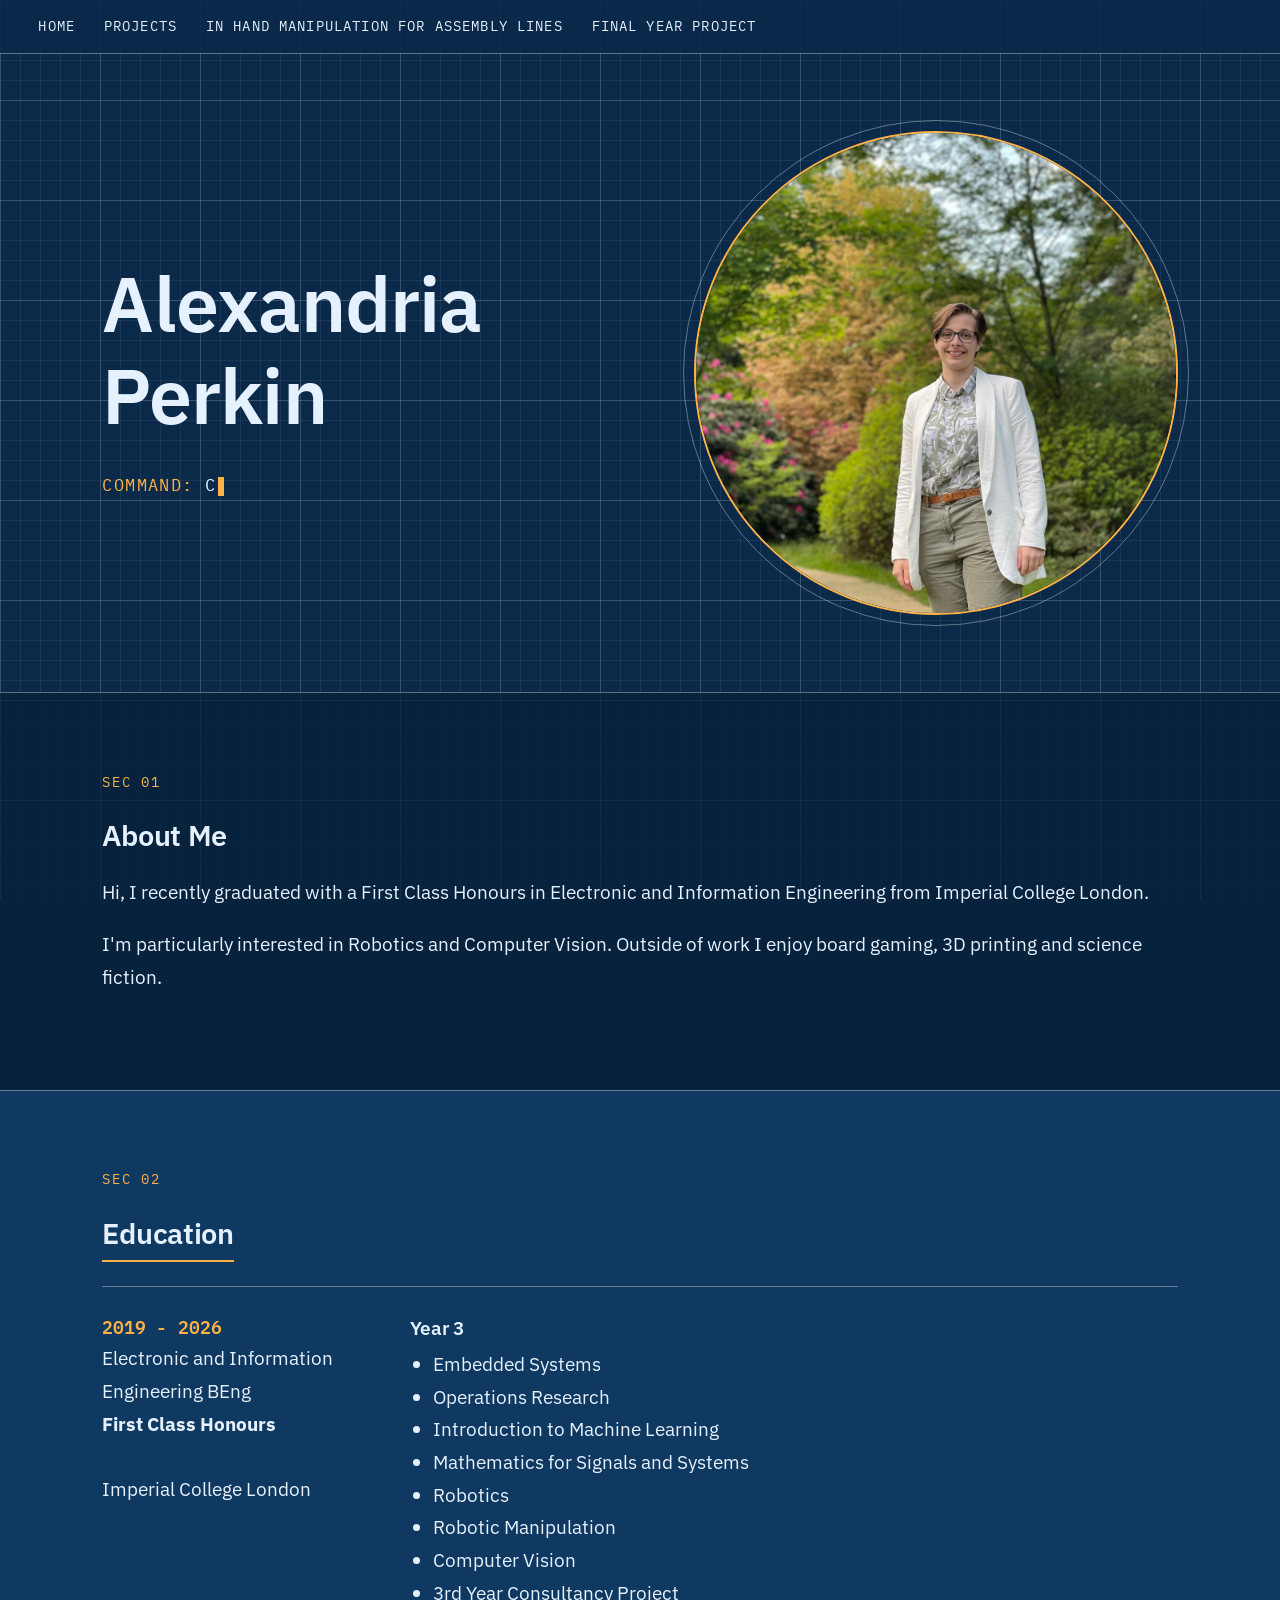
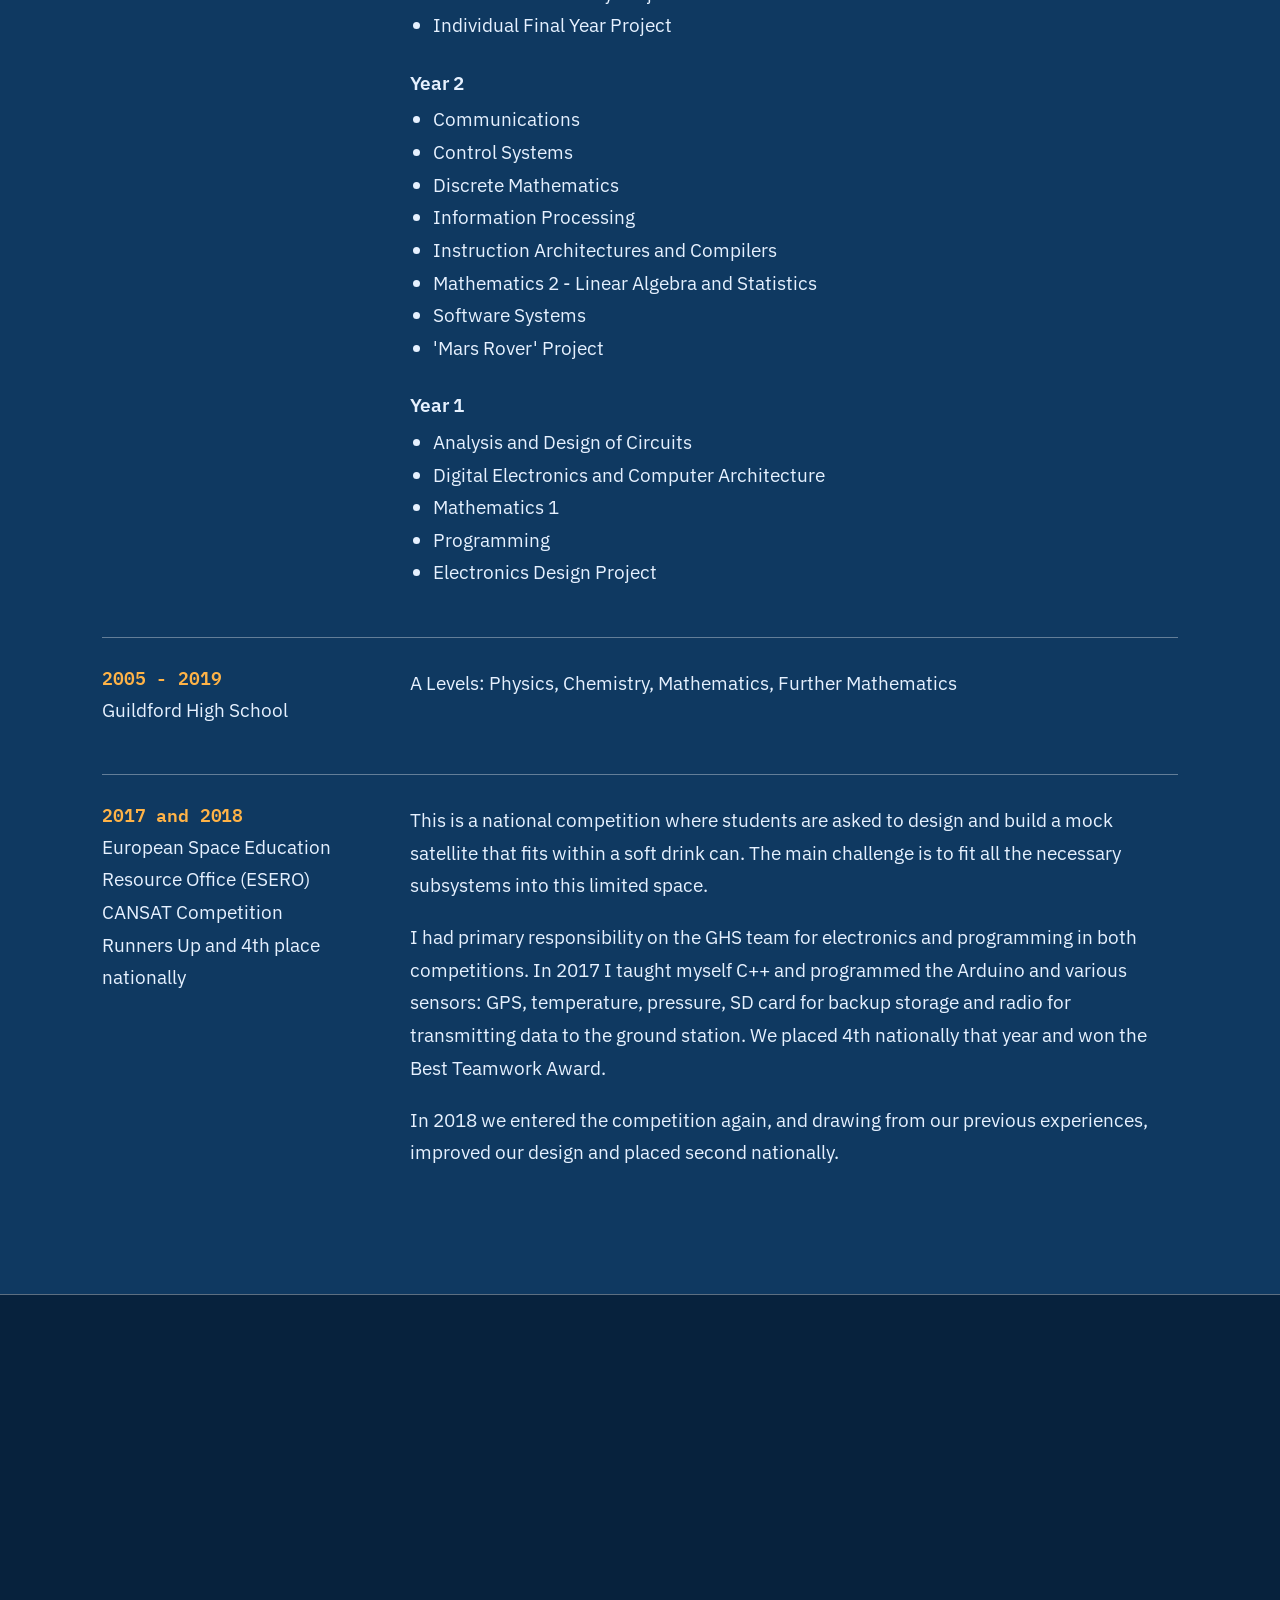
==== index.html @ 4066e9c6 "migrate" ====
<!DOCTYPE html>
<html lang="en-GB">
<head>
  <meta charset="utf-8">
  <meta name="viewport" content="width=device-width, initial-scale=1">
  <title>Home | Portfolio</title>
  <link href="https://fonts.googleapis.com/css2?family=IBM+Plex+Mono:wght@400;500&family=IBM+Plex+Sans:wght@400;600&display=swap" rel="stylesheet">

  <link rel="stylesheet" href="style.css">
  <script src="script.js" defer></script>
</head>
<body>
  <nav>
    <a href="index.html">Home</a>
    <a href="projects.html">Projects</a>
    <a href="ihm.html">In Hand Manipulation for Assembly Lines</a>
    <a href="fyp.html">Final Year Project</a>
  </nav>

  <main class="full">
    <section class="band">
        <div class="wrap hero"> 
            <div class="hero-text">
                <span class="tag"></span>
                <h1>Alexandria Perkin</h1>
                <p class="command" aria-hidden="true"><span class="prompt">COMMAND:</span> <span id="typed"></span><span class="cursor"></span></p>
            </div>
            <img class="profile" src="images/alex.jpg">
        </div>
    </section>

    <section class="band band-dark">
        <div class="wrap">
            <span class="tag">Sec 01</span>
                <h1>About Me</h1>
                <p>Hi, I recently graduated with a First Class Honours in Electronic and Information Engineering from Imperial College London.</p>
                <p>I'm particularly interested in Robotics and Computer Vision. Outside of work I enjoy board gaming, 3D printing and science fiction.</p>
        </div>
    </section>

    <section class="band band-blue">
    <div class="wrap">
        <span class="tag">Sec 02</span>
                <h2>Education</h2>

                    <div class="edu-row">
                    <div>
                        <h3>2019 - 2026</h3>
                        <p>Electronic and Information Engineering BEng<br><strong>First Class Honours</strong> <br><br>Imperial College London</p>
                    </div>
                    <div>
                        <h4>Year 3</h4>
                        <ul>
                        <li>Embedded Systems</li>
                        <li>Operations Research</li>
                        <li>Introduction to Machine Learning</li>
                        <li>Mathematics for Signals and Systems</li>
                        <li>Robotics</li>
                        <li>Robotic Manipulation</li>
                        <li>Computer Vision</li>
                        <li>3rd Year Consultancy Project</li>
                        <li>Individual Final Year Project</li>
                        </ul>

                        <h4>Year 2</h4>
                        <ul>
                        <li>Communications</li>
                        <li>Control Systems</li>
                        <li>Discrete Mathematics</li>
                        <li>Information Processing</li>
                        <li>Instruction Architectures and Compilers</li>
                        <li>Mathematics 2 - Linear Algebra and Statistics</li>
                        <li>Software Systems</li>
                        <li>'Mars Rover' Project</li>
                        </ul>

                        <h4>Year 1</h4>
                        <ul>
                        <li>Analysis and Design of Circuits</li>
                        <li>Digital Electronics and Computer Architecture</li>
                        <li>Mathematics 1</li>
                        <li>Programming</li>
                        <li>Electronics Design Project</li>
                        </ul>
                    </div>
                    </div>

                    <div class="edu-row">
                    <div>
                        <h3>2005 - 2019</h3>
                        <p>Guildford High School</p>
                    </div>
                    <div>
                        <p>A Levels: Physics, Chemistry, Mathematics, Further Mathematics</p>
                    </div>
                    </div>

                    <div class="edu-row">
                    <div>
                        <h3>2017 and 2018</h3>
                        <p>European Space Education Resource Office (ESERO) CANSAT Competition<br>Runners Up and 4th place nationally</p>
                    </div>
                    <div>
                        <p>This is a national competition where students are asked to design and build a mock satellite that fits within a soft drink can. The main challenge is to fit all the necessary subsystems into this limited space.</p>
                        <p>I had primary responsibility on the GHS team for electronics and programming in both competitions. In 2017 I taught myself C++ and programmed the Arduino and various sensors: GPS, temperature, pressure, SD card for backup storage and radio for transmitting data to the ground station. We placed 4th nationally that year and won the Best Teamwork Award.</p>
                        <p>In 2018 we entered the competition again, and drawing from our previous experiences, improved our design and placed second nationally.</p>
                    </div>
                    </div>
        </div>
    </section>

    <section class="band band-dark band-center">
        <div class="wrap">
            <span class="tag">Sec 03</span>
            <h1>Projects</h1>
            <a class="button" href="projects.html">Learn More</a>
        </div>
    </section>


  </main>

  <footer>
    <p></p>
  </footer>
</body>
</html>
---- style.css ----
:root {
  --bg: #0b2a4a;
  --grid-minor: rgba(255, 255, 255, 0.06);
  --grid-major: rgba(255, 255, 255, 0.14);
  --line: rgba(255, 255, 255, 0.35);
  --text: #e6f1ff;
  --muted: #9db8d6;
  --accent: #ffb347;
}

html {
  font-size: 120%;
}

body {
  margin: 0;
  font-family: "IBM Plex Sans", system-ui, sans-serif;
  line-height: 1.7;
  color: var(--text);
  background-color: var(--bg);
  background-image:
    linear-gradient(var(--grid-major) 1px, transparent 1px),
    linear-gradient(90deg, var(--grid-major) 1px, transparent 1px),
    linear-gradient(var(--grid-minor) 1px, transparent 1px),
    linear-gradient(90deg, var(--grid-minor) 1px, transparent 1px);
  background-size: 100px 100px, 100px 100px, 20px 20px, 20px 20px;
}

h1, h2, h3, h4 {
  font-weight: 600;
  line-height: 1.2;
  letter-spacing: -0.01em;
}


a {
  color: var(--accent);
}

.tag {
  display: block;
  font-family: "IBM Plex Mono", monospace;
  font-size: 0.75rem;
  letter-spacing: 0.12em;
  text-transform: uppercase;
  color: var(--accent);
}

.site-name,
nav,
footer {
  font-family: "IBM Plex Mono", monospace;
}

.site-name {
  display: block;
  padding: 1rem 2rem 0.25rem;
  font-size: 0.85rem;
  font-weight: 500;
  color: var(--text);
  text-decoration: none;
}

nav {
  position: sticky;
  top: 0;
  z-index: 10;
  display: flex;
  flex-wrap: wrap;
  gap: 1.5rem;
  padding: 0.75rem 2rem;
  border-bottom: 1px solid var(--line);
  background: rgba(11, 42, 74, 0.92);
  font-size: 0.75rem;
  text-transform: uppercase;
  letter-spacing: 0.08em;
}

nav a {
  color: var(--text);
  text-decoration: none;
}

nav a:hover {
  color: var(--accent);
}

main {
  max-width: 56rem;
  margin: 0 auto;
  padding: 3rem 1.5rem;
}

main > img,
video {
  display: block;
  max-width: 100%;
  height: auto;
  margin: 1.5rem 0;
  border: 1px solid var(--line);
}

footer {
  text-align: center;
  padding: 2rem 1rem;
  font-size: 0.75rem;
  color: var(--muted);
  border-top: 1px solid var(--line);
}

.project-grid {
  display: grid;
  grid-template-columns: repeat(3, 1fr);
  gap: 1.5rem;
  margin-top: 2rem;
}

.project {
  padding: 1.25rem;
  border: 1px solid var(--line);
  background: rgba(7, 32, 58, 0.75);
}

.project img {
  display: block;
  width: 8rem;
  height: 8rem;
  object-fit: cover;
  margin-bottom: 1rem;
  background: #ffffff;
  border: 1px solid var(--line);
}

.project h3 {
  margin: 0 0 0.5rem;
  font-size: 1.05rem;
}

.project p {
  margin: 0;
  font-size: 0.9rem;
  color: var(--muted);
}

.hero {
  display: flex;
  align-items: center;
  justify-content: space-between;
  gap: 2rem;
  padding: 6rem 0 18rem;
}

.hero h1 {
  margin: 0.5rem 0 1rem;
  font-size: clamp(2.5rem, 6vw, 4.5rem);
}

.hero-text p {
  max-width: 28rem;
  margin: 0;
  color: var(--muted);
}

/*prof image*/
.profile {
  flex-shrink: 0;
  width: 25rem;
  height: 25rem;
  object-fit: cover;
  border-radius: 50%;
  border: 2px solid var(--accent);
  outline: 1px solid var(--line);
  outline-offset: 10px;
}

@media (max-width: 40rem) {
  .hero {
    flex-direction: column-reverse;
    min-height: auto;
    text-align: center;
  }
}

/*alternating colours*/
main.full {
  max-width: none;
  padding: 0;
}

.band {
  padding: 4rem 0;
  border-top: 1px solid var(--line);
}

.band:first-child {
  border-top: 0;
}

.wrap {
  max-width: 56rem;
  margin: 0 auto;
  padding: 0 1.5rem;
}

/*home page background bands*/

.band-dark {
  background: rgba(7, 32, 58, 0.75);
}

.band-blue {
  background: rgba(18, 64, 107, 0.7);
}


.band-center {
  text-align: center;
}

.button {
  display: inline-block;
  margin-top: 1rem;
  padding: 0.6rem 1.5rem;
  border: 1px solid var(--accent);
  font-family: "IBM Plex Mono", monospace;
  font-size: 0.8rem;
  letter-spacing: 0.08em;
  text-transform: uppercase;
  text-decoration: none;
}

.button:hover {
  background: var(--accent);
  color: var(--bg);
}

/*two columns*/

.edu-row {
  display: grid;
  grid-template-columns: 14rem 1fr;
  gap: 2rem;
  padding: 1.5rem 0;
  border-top: 1px solid var(--line);
}

.edu-row h3 {
  margin: 0 0 0.25rem;
  font-family: "IBM Plex Mono", monospace;
  font-size: 0.95rem;
  color: var(--accent);
}

.edu-row h4 {
  margin: 0 0 0.5rem;
}

.edu-row h4:not(:first-child) {
  margin-top: 1.5rem;
}

.edu-row p,
.edu-row ul {
  margin: 0 0 1rem;
}

.edu-row ul {
  padding-left: 1.2rem;
}

@media (max-width: 40rem) {
  .edu-row {
    grid-template-columns: 1fr;
    gap: 0.5rem;
  }
}

.figure {
  display: block;
  max-width: 100%;
  height: auto;
  margin: 1.5rem 0;
  border: 1px solid var(--line);
}

/*ihm*/

.split {
  display: grid;
  grid-template-columns: 1fr 1fr;
  gap: 3rem;
  align-items: center;
}

.split figure {
  margin: 0;
}

.split img,
.split video {
  display: block;
  width: 100%;
  height: auto;
  margin: 0;
  border: 1px solid var(--line);
}

.caption {
  margin-top: 0.5rem;
  font-family: "IBM Plex Mono", monospace;
  font-size: 0.7rem;
  letter-spacing: 0.08em;
  text-transform: uppercase;
  color: var(--muted);
}

.band a {
  overflow-wrap: anywhere;
}

@media (max-width: 40rem) {
  .split {
    grid-template-columns: 1fr;
    gap: 1.5rem;
  }
}

.band-light {
  background: rgba(233, 237, 242, 0.88);
  color: #12306b;
}

.band-light .tag {
  color: #9a5500;
}

.band-flush {
  padding: 0;
}

.flush-split {
  display: grid;
  grid-template-columns: 1fr 1fr;
  position: relative;
}

.flush-text {
  display: flex;
  flex-direction: column;
  justify-content: center;
  padding: 4rem 3rem 4rem max(1.5rem, calc((100vw - 56rem) / 2 + 1.5rem));
}

.flush-split img {
  position: absolute;
  top: 0;
  right: 0;
  width: 50%;
  height: 100%;
  object-fit: contain;
  object-position: center bottom;
  mix-blend-mode: multiply;
  border: 0;
}

@media (max-width: 40rem) {
  .flush-split {
    grid-template-columns: 1fr;
  }

  .flush-text {
    padding: 3rem 1.5rem;
  }

    .flush-split img {
    position: static;
    width: 100%;
    height: auto;
  }
}

@media (min-width: 41rem) {
  .split-video {
    max-width: 76rem;
    grid-template-columns: 2fr 1fr;
  }
}

/*cursor anim*/

@media (hover: hover) and (pointer: fine) {
  body {
    background-attachment: fixed;
  }

  body::before {
    content: "";
    position: fixed;
    inset: 0;
    z-index: -1;
    pointer-events: none;
    background-image:
      linear-gradient(rgba(160, 210, 255, 0.4) 1px, transparent 1px),
      linear-gradient(90deg, rgba(160, 210, 255, 0.5) 1px, transparent 1px),
      linear-gradient(rgba(160, 210, 255, 0.2) 1px, transparent 1px),
      linear-gradient(90deg, rgba(160, 210, 255, 0.3) 1px, transparent 1px);
    background-size: 100px 100px, 100px 100px, 20px 20px, 20px 20px;
    -webkit-mask-image: radial-gradient(circle 220px at var(--mx, -999px) var(--my, -999px), #000, transparent);
    mask-image: radial-gradient(circle 220px at var(--mx, -999px) var(--my, -999px), #000, transparent);
  }
}

.reveal {
  opacity: 0;
  transform: translateY(1.5rem);
  transition: opacity 0.7s ease, transform 0.7s ease;
}

.reveal.in {
  opacity: 1;
  transform: none;
}

.band h2 {
  width: fit-content;
}

.band h2::after {
  content: "";
  display: block;
  width: 100%;
  height: 2px;
  margin-top: 0.5rem;
  background: var(--accent);
  transform-origin: left;
  transition: transform 0.8s ease 0.2s;
}

.band-center h2 {
  margin-left: auto;
  margin-right: auto;
}

.band-center h2::after {
  transform-origin: center;
}

.line::after {
  transform: scaleX(0);
}

.line.drawn::after {
  transform: scaleX(1);
}

@media (prefers-reduced-motion: reduce) {
  .reveal,
  .band h2::after {
    opacity: 1;
    transform: none;
    transition: none;
  }
}

/*hero anim*/

.hero-text .command {
  margin-top: 1.5rem;
  min-height: 1.7em;
  font-family: "IBM Plex Mono", monospace;
  font-size: 0.9rem;
  letter-spacing: 0.08em;
  text-transform: uppercase;
  color: var(--text);
}

.prompt {
  color: var(--accent);
}

.cursor {
  display: inline-block;
  width: 0.6ch;
  height: 1.1em;
  margin-left: 2px;
  vertical-align: text-bottom;
  background: var(--accent);
  animation: blink 1s steps(1) infinite;
}

@keyframes blink {
  50% { opacity: 0; }
}

@media (prefers-reduced-motion: reduce) {
  .cursor { animation: none; }
}

/*wide projects*/

main.wide {
  max-width: 80rem;
}

.project {
  display: grid;
  grid-template-columns: 6rem 1fr;
  column-gap: 1.25rem;
  align-items: start;
  padding: 1rem 1.25rem;
  text-align: left;
}

.project img {
  grid-row: 1 / span 2;
  width: 6rem;
  height: 6rem;
  margin: 0;
}

/*fyp*/

.drawing {
  max-width: 36rem;
  margin: 2rem 0;
  border: 1px solid var(--line);
}

.drawing img {
  display: block;
  box-sizing: border-box;
  width: 100%;
  height: auto;
  padding: 1.5rem;
  filter: invert(1);
}

.title-block {
  display: grid;
  grid-template-columns: 2fr 1fr 1fr;
  border-top: 1px solid var(--line);
  font-family: "IBM Plex Mono", monospace;
  font-size: 0.7rem;
  letter-spacing: 0.08em;
  text-transform: uppercase;
  color: var(--muted);
}

.title-block span {
  padding: 0.5rem 0.75rem;
  border-right: 1px solid var(--line);
}

.title-block span:last-child {
  border-right: 0;
}

@media (min-width: 41rem) {
  .split-media {
    max-width: 76rem;
    grid-template-columns: 3fr 2fr;
  }
}

.split-media img {
  border: 0;
}

.topic-row {
  display: grid;
  grid-template-columns: 12rem 1fr;
  gap: 2rem;
  align-items: start;
  margin-top: 1.5rem;
}

.topic-row img {
  display: block;
  width: 100%;
  aspect-ratio: 4 / 3;
  object-fit: cover;
  border: 1px solid var(--line);
}

.topic-row h3 {
  margin-top: 0;
}

@media (max-width: 40rem) {
  .topic-row {
    grid-template-columns: 1fr;
    gap: 1rem;
  }

  .topic-row img {
    max-width: 14rem;
  }
}

.detect-img
{
  display: block;
  width: 150%;
  height: 150%;
  aspect-ratio: 4 / 3;
  object-fit: cover;
  border: 1px solid var(--line);
}

.frame {
  position: relative;
  border: 2px solid var(--line);
}

.frame .figure {
  display: block;
  width: 100%;
  margin: 0;
  border: 0;
}

.frame::before {
  content: "";
  position: absolute;
  inset: -1px;
  pointer-events: none;
  background:
    linear-gradient(var(--accent), var(--accent)) top left / 1rem 2px,
    linear-gradient(var(--accent), var(--accent)) top left / 2px 1rem,
    linear-gradient(var(--accent), var(--accent)) top right / 1rem 2px,
    linear-gradient(var(--accent), var(--accent)) top right / 2px 1rem,
    linear-gradient(var(--accent), var(--accent)) bottom left / 1rem 2px,
    linear-gradient(var(--accent), var(--accent)) bottom left / 2px 1rem,
    linear-gradient(var(--accent), var(--accent)) bottom right / 1rem 2px,
    linear-gradient(var(--accent), var(--accent)) bottom right / 2px 1rem;
  background-repeat: no-repeat;
}

.wrap.wide {
  max-width: 76rem;
}

@media (min-width: 41rem) {
  .topic-row {
    grid-template-columns: 22rem 1fr;
    gap: 2.5rem;
  }
}

.topic-row img {
  height: auto;
  aspect-ratio: auto;
  object-fit: contain;
}
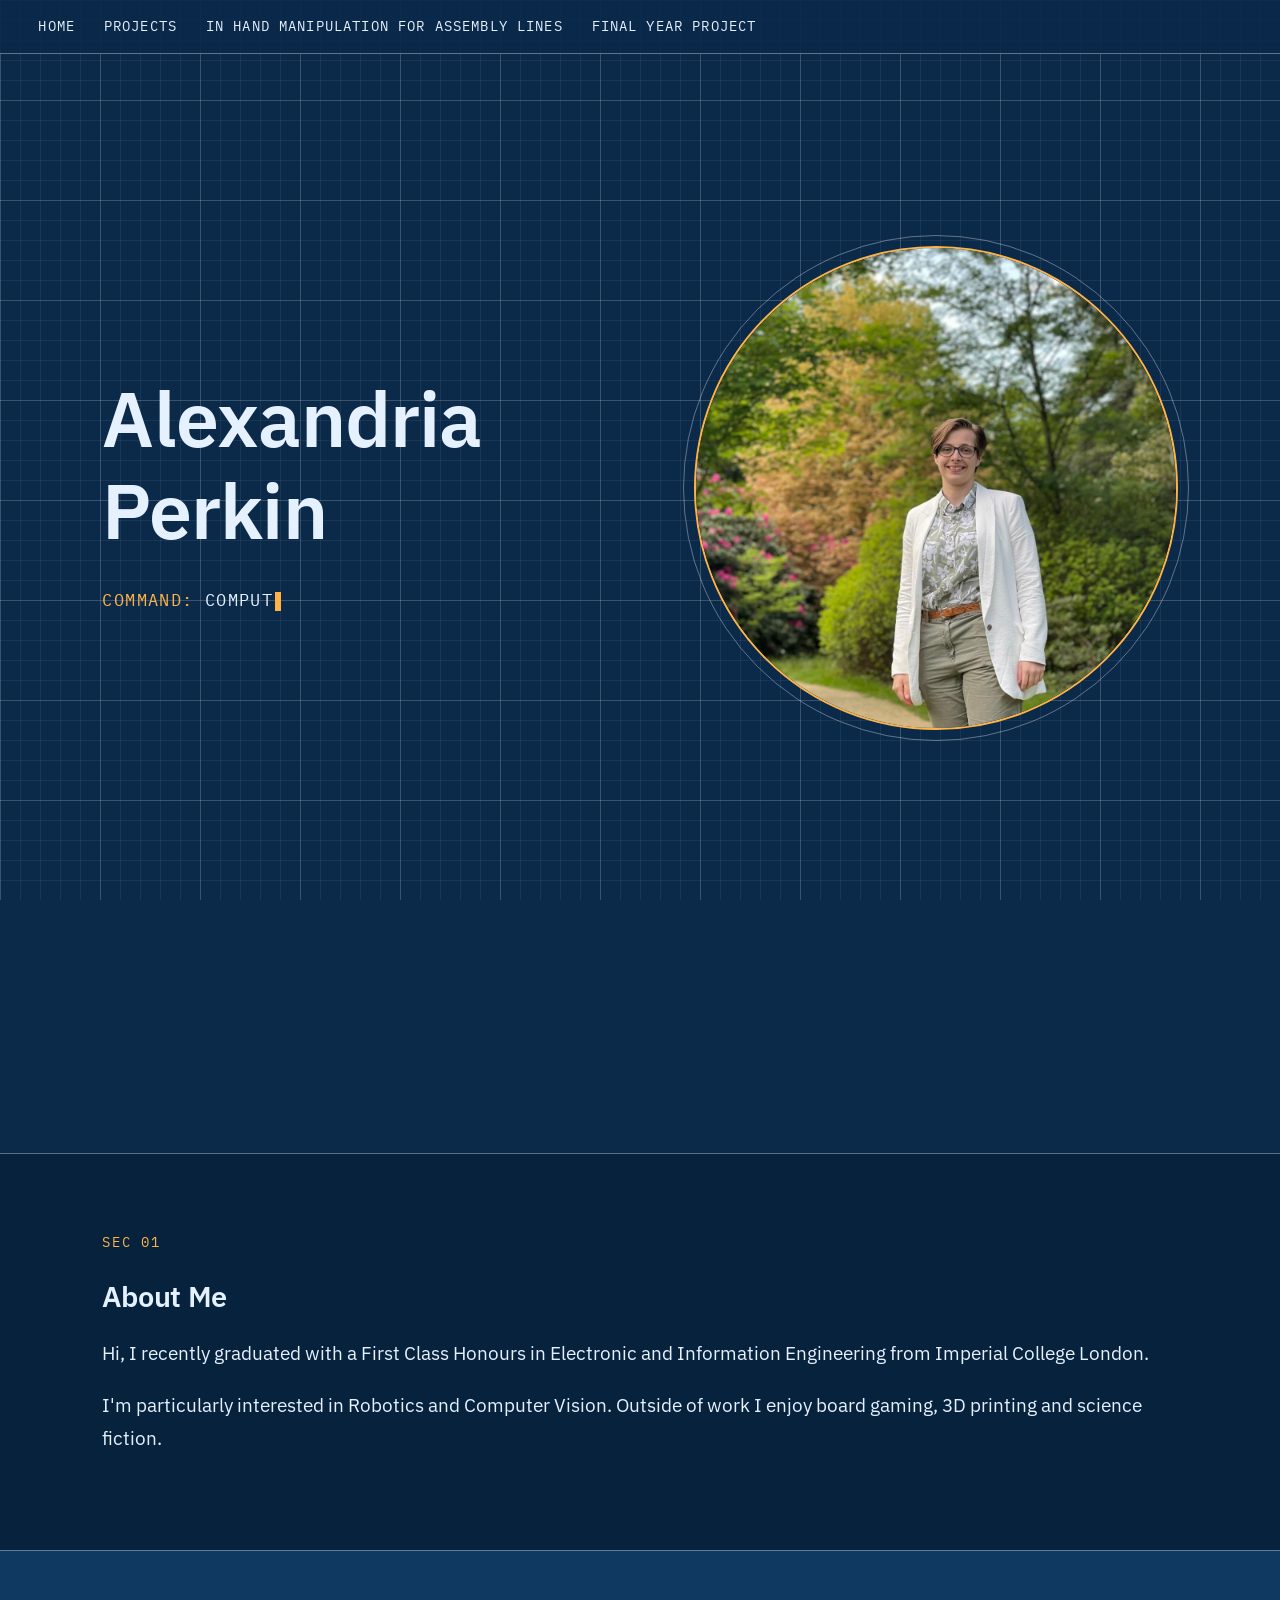
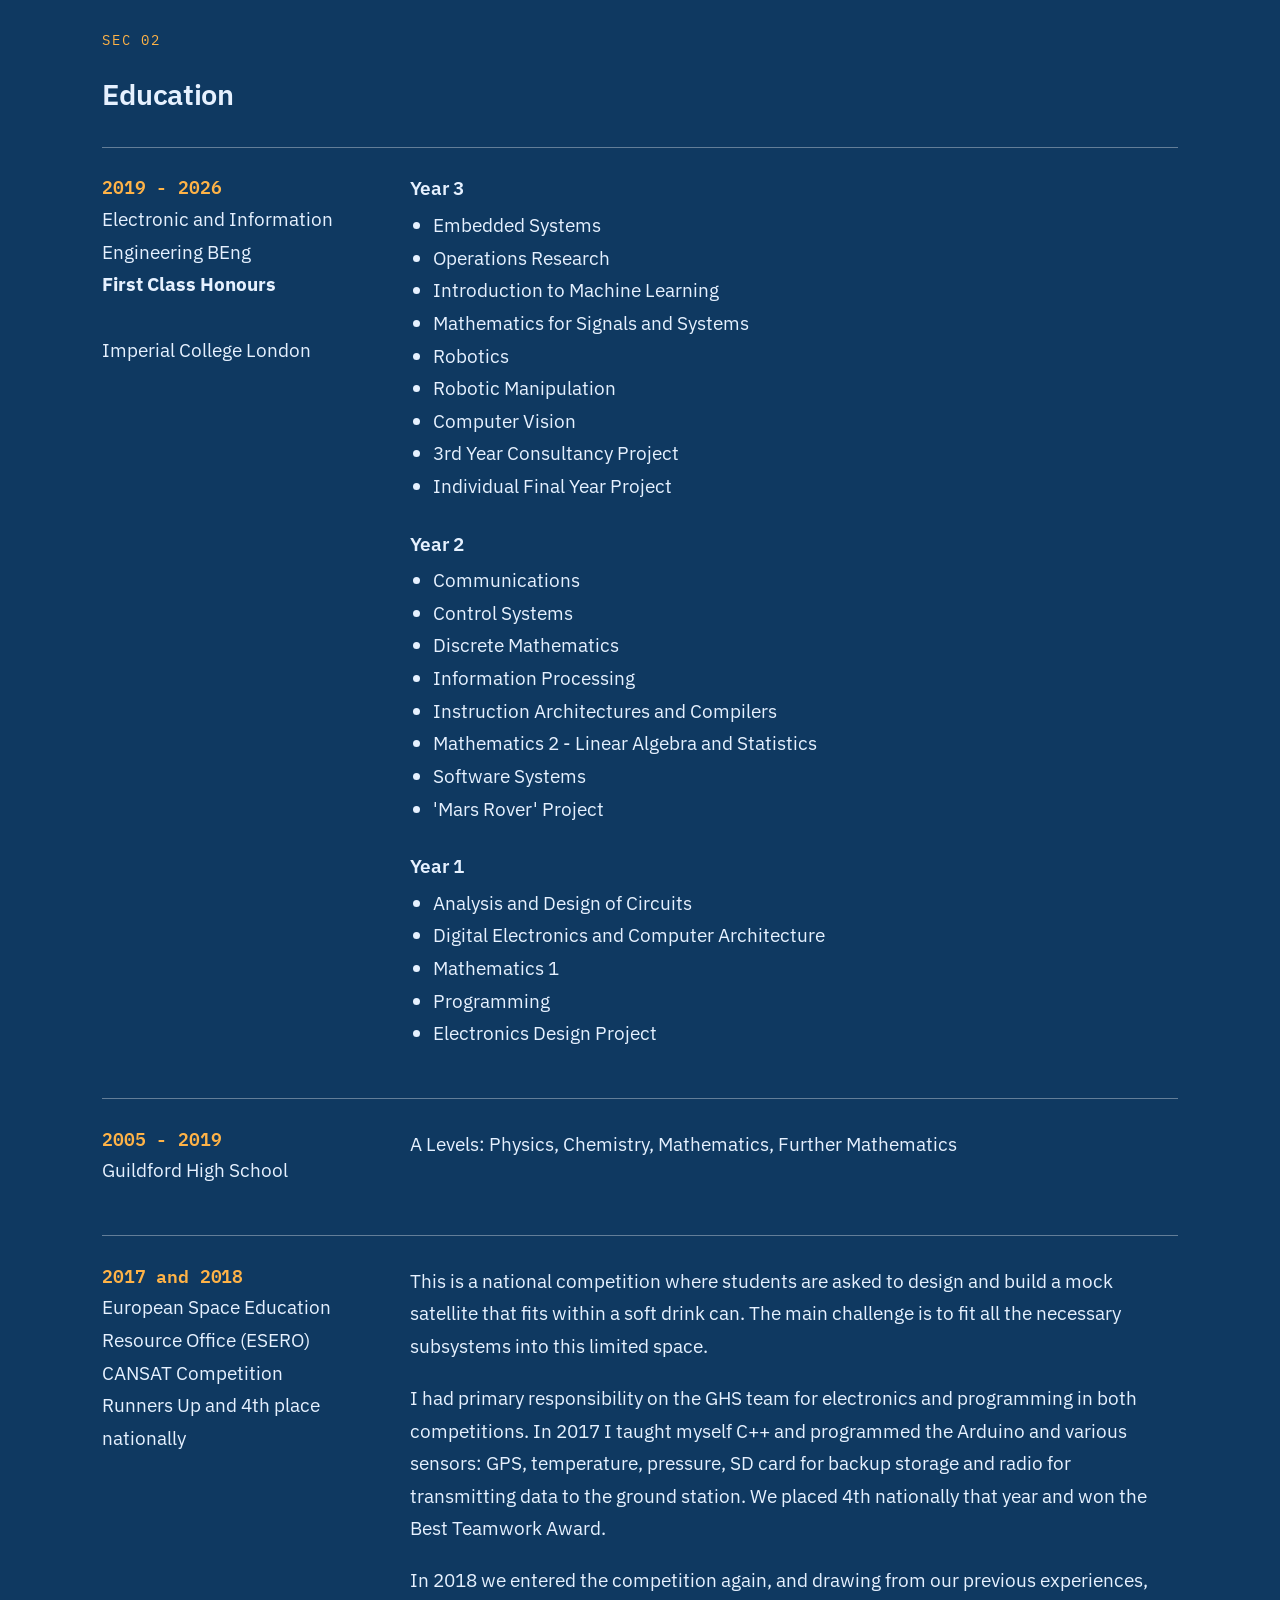
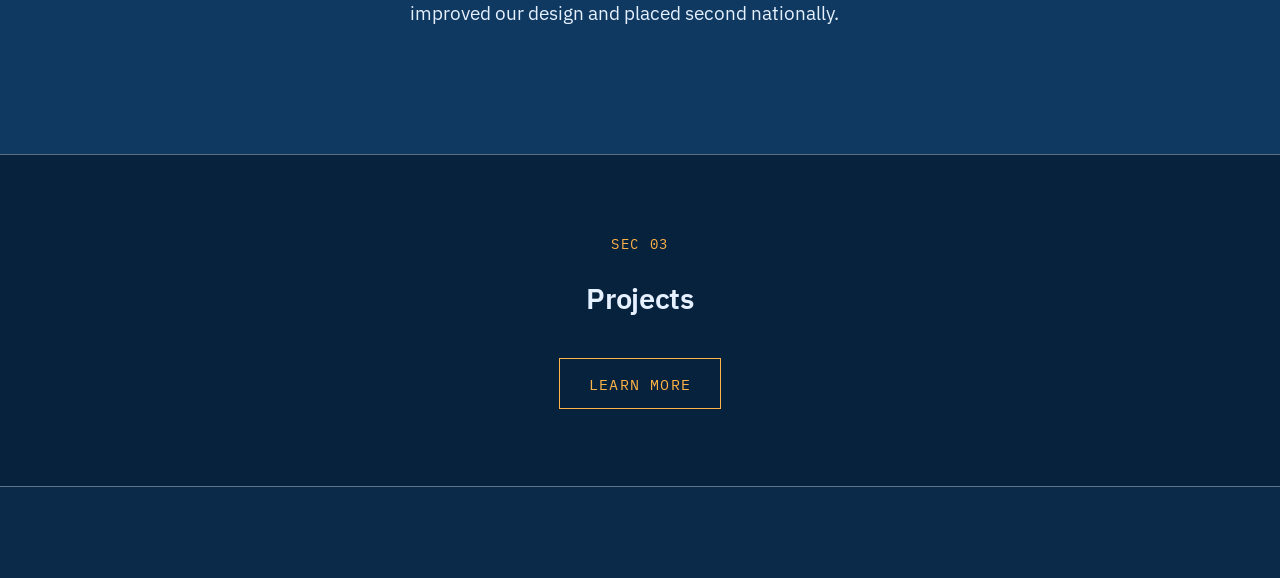
==== commit 7cba25e7: "split stle.css and remove duplicate rules" ====
--- a/index.html
+++ b/index.html
@@ -6,8 +6,9 @@
   <title>Home | Portfolio</title>
   <link href="https://fonts.googleapis.com/css2?family=IBM+Plex+Mono:wght@400;500&family=IBM+Plex+Sans:wght@400;600&display=swap" rel="stylesheet">
 
-  <link rel="stylesheet" href="style.css">
-  <script src="script.js" defer></script>
+  <link rel="stylesheet" href="css/style.css">
+  <link rel="stylesheet" href="css/index.css">
+  <script src="js/script.js" defer></script>
 </head>
 <body>
   <nav>
--- a/css/style.css
+++ b/css/style.css
@@ -0,0 +1,327 @@
+/*Shared stuff used across the site, load this before the style sheet for each page*/
+
+
+:root {
+  --bg: #0b2a4a;
+  --grid-minor: rgba(255, 255, 255, 0.06);
+  --grid-major: rgba(255, 255, 255, 0.14);
+  --line: rgba(255, 255, 255, 0.35);
+  --text: #e6f1ff;
+  --muted: #9db8d6;
+  --accent: #ffb347;
+}
+
+html {
+  font-size: 120%;
+}
+
+body {
+  margin: 0;
+  font-family: "IBM Plex Sans", system-ui, sans-serif;
+  line-height: 1.7;
+  color: var(--text);
+  background-color: var(--bg);
+  background-image:
+    linear-gradient(var(--grid-major) 1px, transparent 1px),
+    linear-gradient(90deg, var(--grid-major) 1px, transparent 1px),
+    linear-gradient(var(--grid-minor) 1px, transparent 1px),
+    linear-gradient(90deg, var(--grid-minor) 1px, transparent 1px);
+  background-size: 100px 100px, 100px 100px, 20px 20px, 20px 20px;
+}
+
+h1,
+h2,
+h3,
+h4 {
+  font-weight: 600;
+  line-height: 1.2;
+  letter-spacing: -0.01em;
+}
+
+a {
+  color: var(--accent);
+}
+
+/*header, nav and footer */
+
+.site-name,
+nav,
+footer {
+  font-family: "IBM Plex Mono", monospace;
+}
+
+.site-name {
+  display: block;
+  padding: 1rem 2rem 0.25rem;
+  font-size: 0.85rem;
+  font-weight: 500;
+  color: var(--text);
+  text-decoration: none;
+}
+
+nav {
+  position: sticky;
+  top: 0;
+  z-index: 10;
+  display: flex;
+  flex-wrap: wrap;
+  gap: 1.5rem;
+  padding: 0.75rem 2rem;
+  border-bottom: 1px solid var(--line);
+  background: rgba(11, 42, 74, 0.92);
+  font-size: 0.75rem;
+  text-transform: uppercase;
+  letter-spacing: 0.08em;
+}
+
+nav a {
+  color: var(--text);
+  text-decoration: none;
+}
+
+nav a:hover {
+  color: var(--accent);
+}
+
+footer {
+  text-align: center;
+  padding: 2rem 1rem;
+  font-size: 0.75rem;
+  color: var(--muted);
+  border-top: 1px solid var(--line);
+}
+
+/* page layout and sections */
+
+main {
+  max-width: 56rem;
+  margin: 0 auto;
+  padding: 3rem 1.5rem;
+}
+
+main.full {
+  max-width: none;
+  padding: 0;
+}
+
+.wrap {
+  max-width: 56rem;
+  margin: 0 auto;
+  padding: 0 1.5rem;
+}
+
+.band {
+  padding: 4rem 0;
+  border-top: 1px solid var(--line);
+}
+
+.band:first-child {
+  border-top: 0;
+}
+
+.band-dark {
+  background: rgba(7, 32, 58, 0.75);
+}
+
+.band-blue {
+  background: rgba(18, 64, 107, 0.7);
+}
+
+.band a {
+  overflow-wrap: anywhere;
+}
+
+.band h2 {
+  width: fit-content;
+}
+
+.band h2::after {
+  content: "";
+  display: block;
+  width: 100%;
+  height: 2px;
+  margin-top: 0.5rem;
+  background: var(--accent);
+  transform-origin: left;
+  transition: transform 0.8s ease 0.2s;
+}
+
+/* labels, buttons and vid */
+
+.tag {
+  display: block;
+  font-family: "IBM Plex Mono", monospace;
+  font-size: 0.75rem;
+  letter-spacing: 0.12em;
+  text-transform: uppercase;
+  color: var(--accent);
+}
+
+main > img,
+video {
+  display: block;
+  max-width: 100%;
+  height: auto;
+  margin: 1.5rem 0;
+  border: 1px solid var(--line);
+}
+
+.figure {
+  display: block;
+  max-width: 100%;
+  height: auto;
+  margin: 1.5rem 0;
+  border: 1px solid var(--line);
+}
+
+.split {
+  display: grid;
+  grid-template-columns: 1fr 1fr;
+  gap: 3rem;
+  align-items: center;
+}
+
+.split figure {
+  margin: 0;
+}
+
+.split img,
+.split video {
+  display: block;
+  width: 100%;
+  height: auto;
+  margin: 0;
+  border: 1px solid var(--line);
+}
+
+.caption {
+  margin-top: 0.5rem;
+  font-family: "IBM Plex Mono", monospace;
+  font-size: 0.7rem;
+  letter-spacing: 0.08em;
+  text-transform: uppercase;
+  color: var(--muted);
+}
+
+.drawing {
+  max-width: 36rem;
+  margin: 2rem 0;
+  border: 1px solid var(--line);
+}
+
+.drawing img {
+  display: block;
+  box-sizing: border-box;
+  width: 100%;
+  height: auto;
+  padding: 1.5rem;
+  filter: invert(1);
+}
+
+.title-block {
+  display: grid;
+  grid-template-columns: 2fr 1fr 1fr;
+  border-top: 1px solid var(--line);
+  font-family: "IBM Plex Mono", monospace;
+  font-size: 0.7rem;
+  letter-spacing: 0.08em;
+  text-transform: uppercase;
+  color: var(--muted);
+}
+
+.title-block span {
+  padding: 0.5rem 0.75rem;
+  border-right: 1px solid var(--line);
+}
+
+.title-block span:last-child {
+  border-right: 0;
+}
+
+.frame {
+  position: relative;
+  border: 2px solid var(--line);
+}
+
+.frame .figure {
+  display: block;
+  width: 100%;
+  margin: 0;
+  border: 0;
+}
+
+.frame::before {
+  content: "";
+  position: absolute;
+  inset: -1px;
+  pointer-events: none;
+  background:
+    linear-gradient(var(--accent), var(--accent)) top left / 1rem 2px,
+    linear-gradient(var(--accent), var(--accent)) top left / 2px 1rem,
+    linear-gradient(var(--accent), var(--accent)) top right / 1rem 2px,
+    linear-gradient(var(--accent), var(--accent)) top right / 2px 1rem,
+    linear-gradient(var(--accent), var(--accent)) bottom left / 1rem 2px,
+    linear-gradient(var(--accent), var(--accent)) bottom left / 2px 1rem,
+    linear-gradient(var(--accent), var(--accent)) bottom right / 1rem 2px,
+    linear-gradient(var(--accent), var(--accent)) bottom right / 2px 1rem;
+  background-repeat: no-repeat;
+}
+
+/* pointer and scroll effects*/
+
+@media (hover: hover) and (pointer: fine) {
+  body {
+    background-attachment: fixed;
+  }
+
+  body::before {
+    content: "";
+    position: fixed;
+    inset: 0;
+    z-index: -1;
+    pointer-events: none;
+    background-image:
+      linear-gradient(rgba(160, 210, 255, 0.4) 1px, transparent 1px),
+      linear-gradient(90deg, rgba(160, 210, 255, 0.5) 1px, transparent 1px),
+      linear-gradient(rgba(160, 210, 255, 0.2) 1px, transparent 1px),
+      linear-gradient(90deg, rgba(160, 210, 255, 0.3) 1px, transparent 1px);
+    background-size: 100px 100px, 100px 100px, 20px 20px, 20px 20px;
+    -webkit-mask-image: radial-gradient(circle 220px at var(--mx, -999px) var(--my, -999px), #000, transparent);
+    mask-image: radial-gradient(circle 220px at var(--mx, -999px) var(--my, -999px), #000, transparent);
+  }
+}
+
+.reveal {
+  opacity: 0;
+  transform: translateY(1.5rem);
+  transition: opacity 0.7s ease, transform 0.7s ease;
+}
+
+.reveal.in {
+  opacity: 1;
+  transform: none;
+}
+
+.line::after {
+  transform: scaleX(0);
+}
+
+.line.drawn::after {
+  transform: scaleX(1);
+}
+
+@media (max-width: 40rem) {
+  .split {
+    grid-template-columns: 1fr;
+    gap: 1.5rem;
+  }
+}
+
+@media (prefers-reduced-motion: reduce) {
+  .reveal,
+  .band h2::after {
+    opacity: 1;
+    transform: none;
+    transition: none;
+  }
+}
--- a/css/index.css
+++ b/css/index.css
@@ -0,0 +1,141 @@
+
+.hero {
+  display: flex;
+  align-items: center;
+  justify-content: space-between;
+  gap: 2rem;
+  padding: 6rem 0 18rem;
+}
+
+.hero h1 {
+  margin: 0.5rem 0 1rem;
+  font-size: clamp(2.5rem, 6vw, 4.5rem);
+}
+
+.hero-text p {
+  max-width: 28rem;
+  margin: 0;
+  color: var(--muted);
+}
+
+.profile {
+  flex-shrink: 0;
+  width: 25rem;
+  height: 25rem;
+  object-fit: cover;
+  border-radius: 50%;
+  border: 2px solid var(--accent);
+  outline: 1px solid var(--line);
+  outline-offset: 10px;
+}
+
+.edu-row {
+  display: grid;
+  grid-template-columns: 14rem 1fr;
+  gap: 2rem;
+  padding: 1.5rem 0;
+  border-top: 1px solid var(--line);
+}
+
+.edu-row h3 {
+  margin: 0 0 0.25rem;
+  font-family: "IBM Plex Mono", monospace;
+  font-size: 0.95rem;
+  color: var(--accent);
+}
+
+.edu-row h4 {
+  margin: 0 0 0.5rem;
+}
+
+.edu-row h4:not(:first-child) {
+  margin-top: 1.5rem;
+}
+
+.edu-row p,
+.edu-row ul {
+  margin: 0 0 1rem;
+}
+
+.edu-row ul {
+  padding-left: 1.2rem;
+}
+
+.hero-text .command {
+  margin-top: 1.5rem;
+  min-height: 1.7em;
+  font-family: "IBM Plex Mono", monospace;
+  font-size: 0.9rem;
+  letter-spacing: 0.08em;
+  text-transform: uppercase;
+  color: var(--text);
+}
+
+.prompt {
+  color: var(--accent);
+}
+
+.cursor {
+  display: inline-block;
+  width: 0.6ch;
+  height: 1.1em;
+  margin-left: 2px;
+  vertical-align: text-bottom;
+  background: var(--accent);
+  animation: blink 1s steps(1) infinite;
+}
+
+@keyframes blink {
+  50% {
+    opacity: 0;
+  }
+}
+
+.band-center {
+  text-align: center;
+}
+
+.band-center h2 {
+  margin-left: auto;
+  margin-right: auto;
+}
+
+.band-center h2::after {
+  transform-origin: center;
+}
+
+.button {
+  display: inline-block;
+  margin-top: 1rem;
+  padding: 0.6rem 1.5rem;
+  border: 1px solid var(--accent);
+  font-family: "IBM Plex Mono", monospace;
+  font-size: 0.8rem;
+  letter-spacing: 0.08em;
+  text-transform: uppercase;
+  text-decoration: none;
+}
+
+.button:hover {
+  background: var(--accent);
+  color: var(--bg);
+}
+
+@media (max-width: 40rem) {
+  .hero {
+    flex-direction: column-reverse;
+    min-height: auto;
+    text-align: center;
+  }
+
+  .edu-row {
+    grid-template-columns: 1fr;
+    gap: 0.5rem;
+  }
+}
+
+@media (prefers-reduced-motion: reduce) {
+  .cursor {
+    animation: none;
+  }
+}
